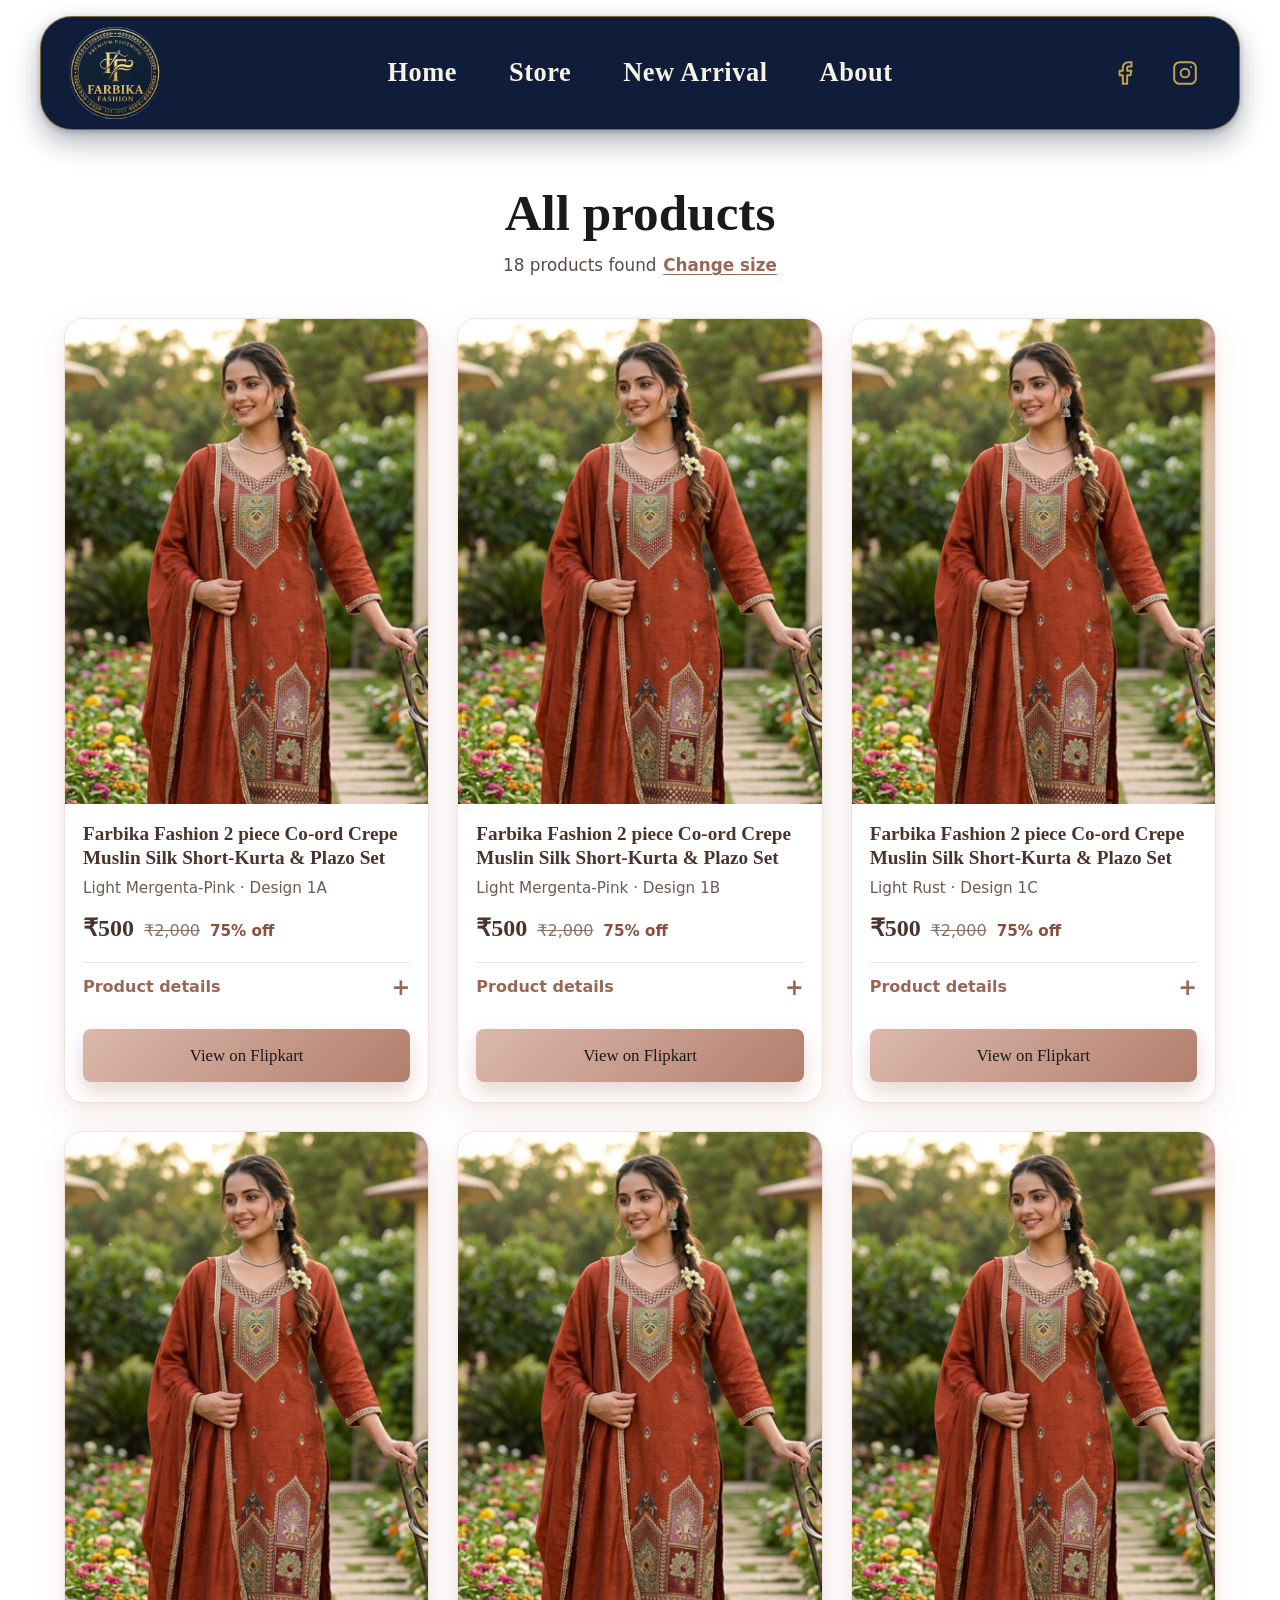
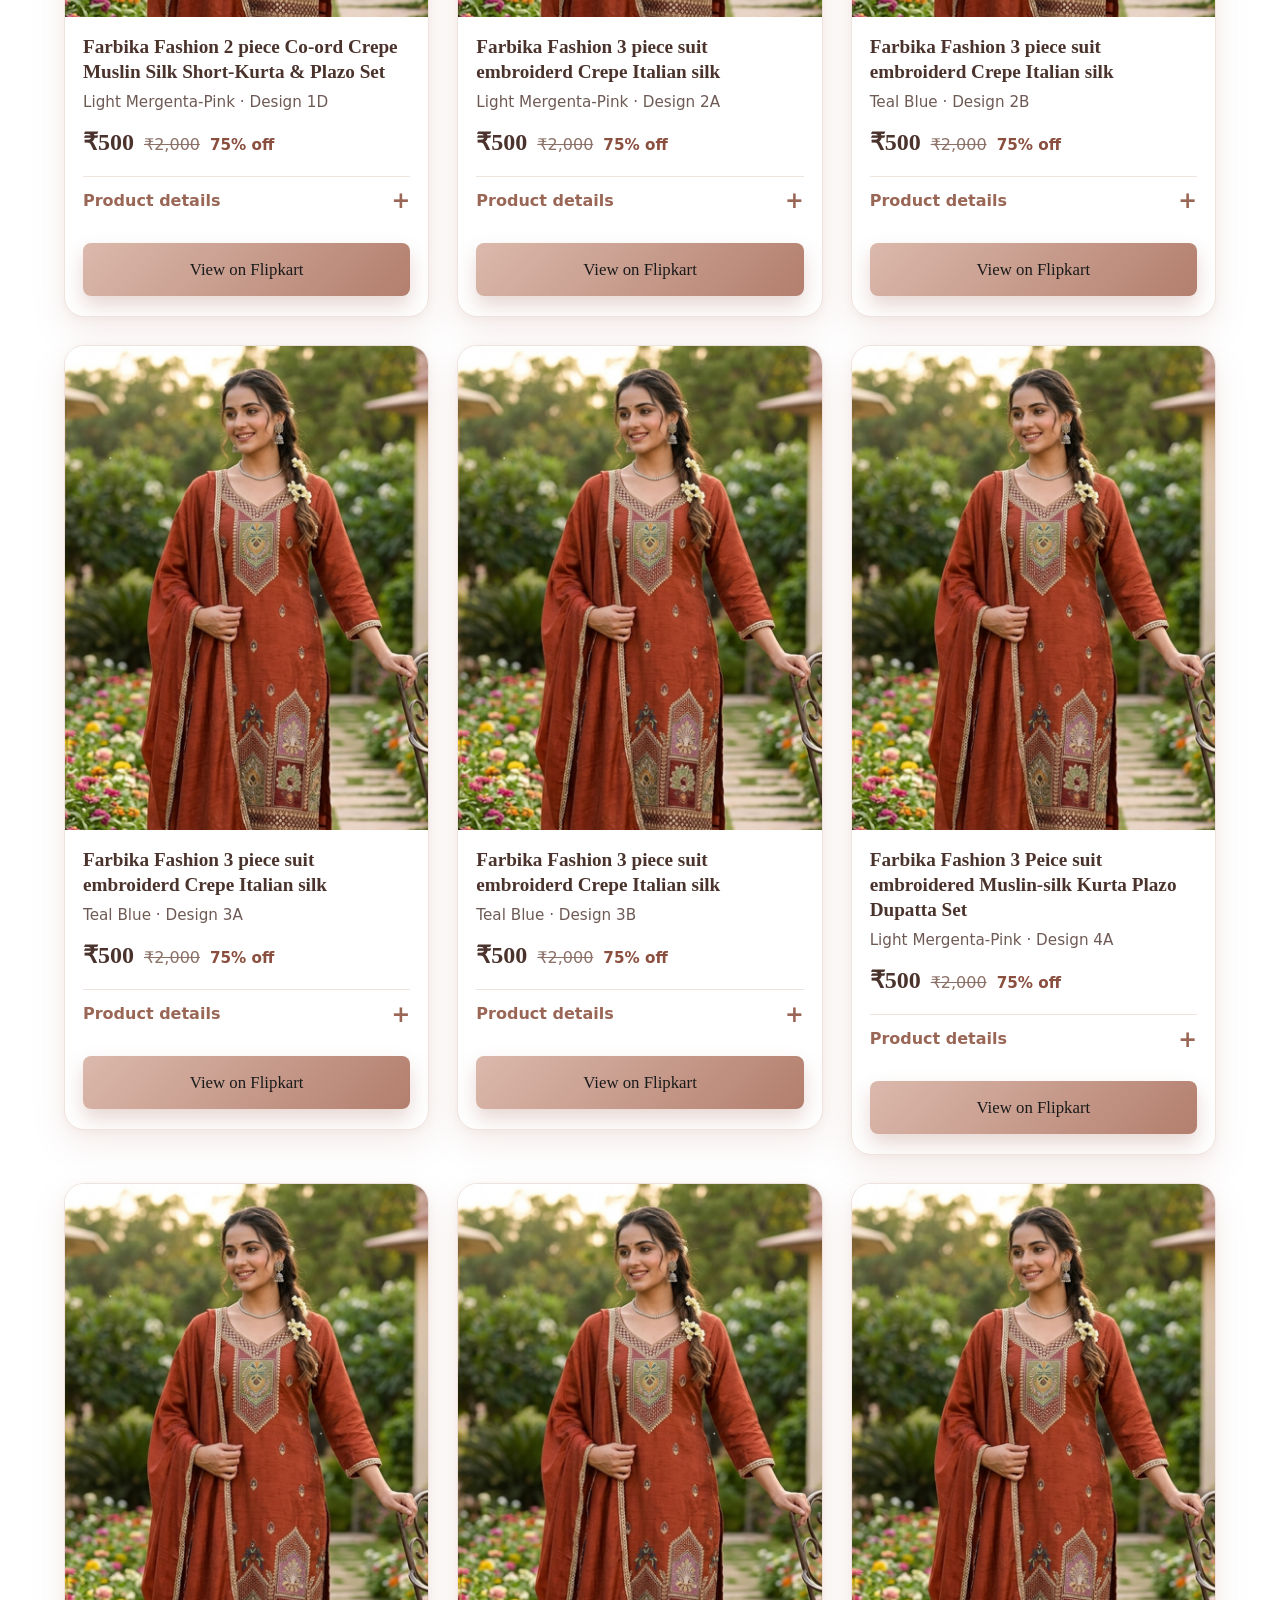
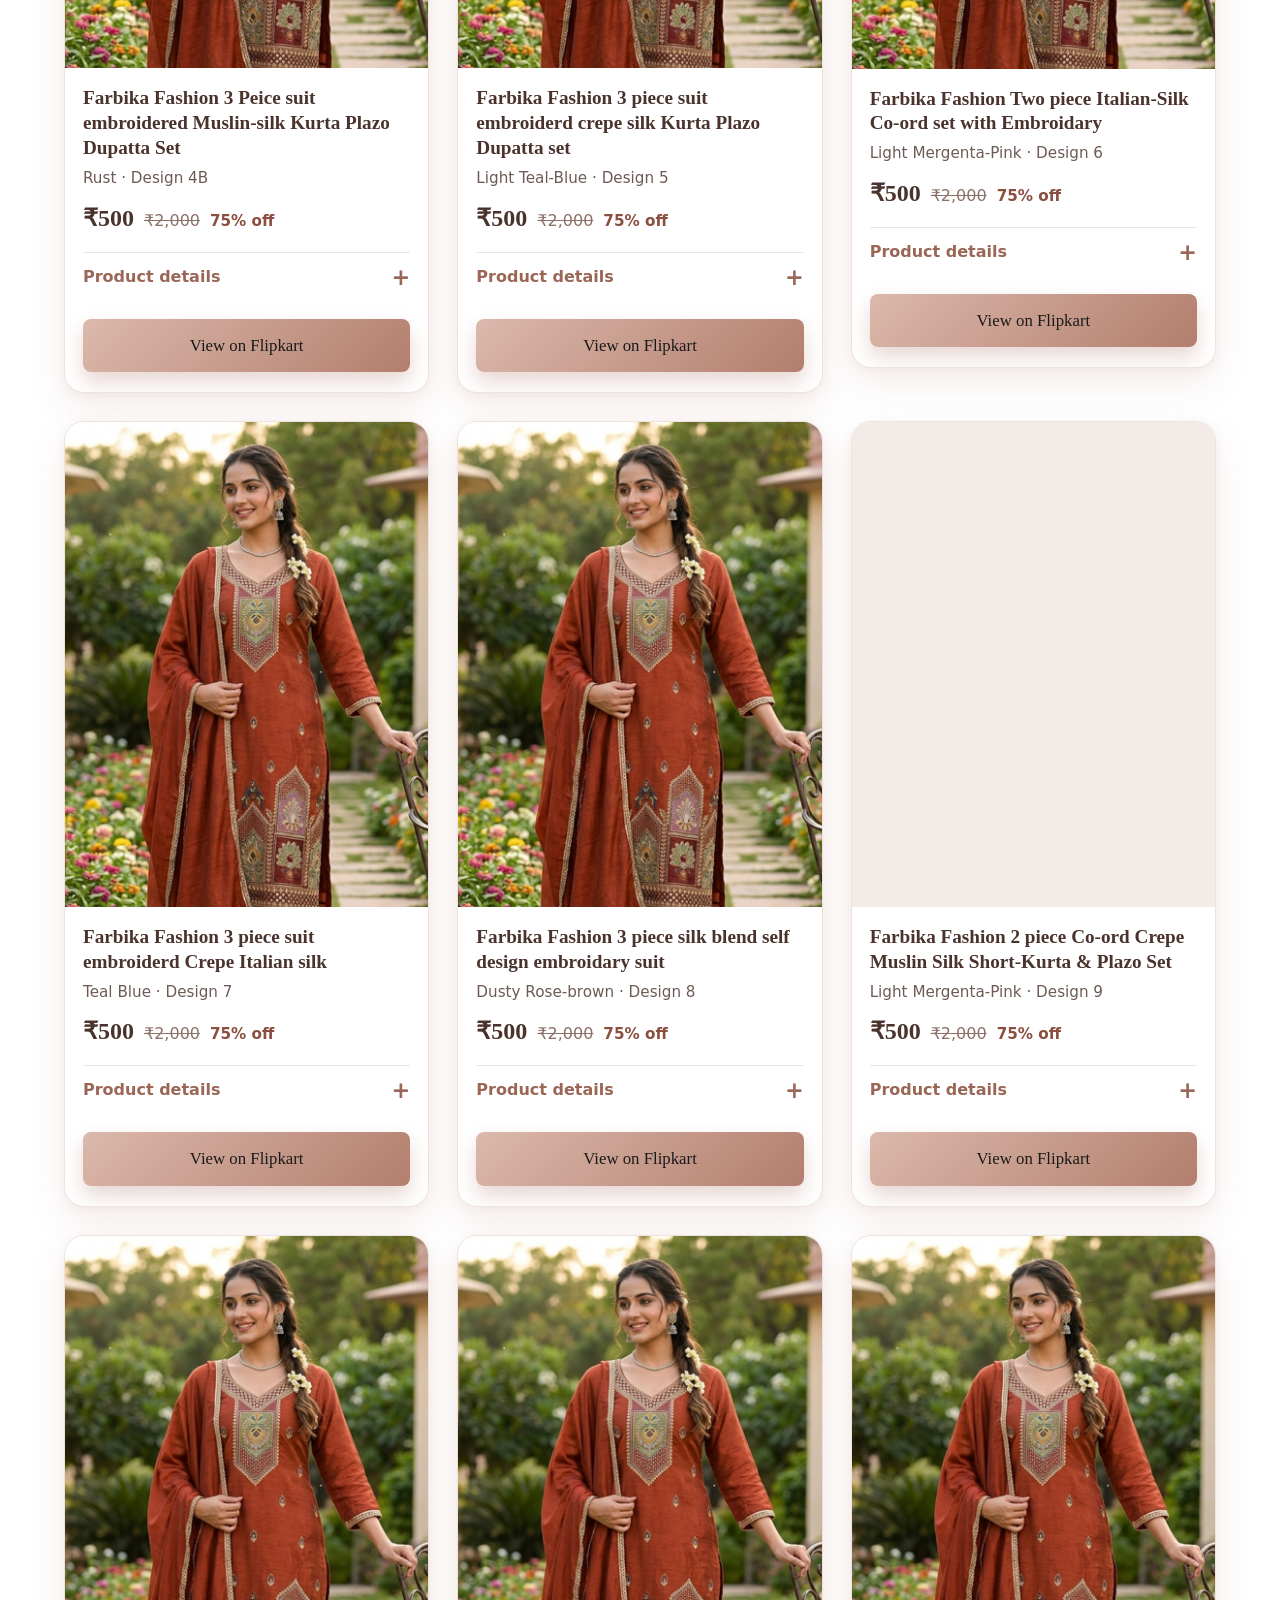
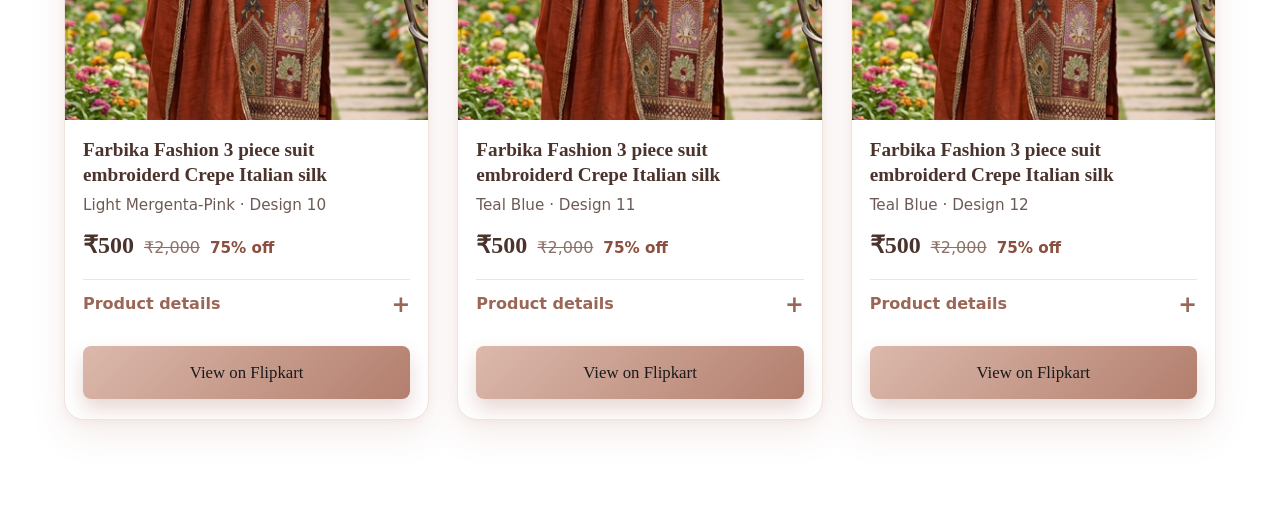
==== results.html @ 6f03bf13 "new" ====
<!DOCTYPE html>
<html lang="en-IN">
<head>
  <meta charset="utf-8">
  <meta name="viewport" content="width=device-width, initial-scale=1, viewport-fit=cover">
  <title>Results | Farbika Fashion</title>
  <meta name="description" content="Browse Farbika Fashion products by size.">
  <meta name="robots" content="noindex, follow">
  <meta name="theme-color" content="#0f1c3a">
  <link rel="icon" href="logo/canva-logo.png" type="image/png">
  <link rel="preload" href="fonts/cormorant-garamond-latin-600-normal.woff2" as="font" type="font/woff2" crossorigin>
  <link rel="stylesheet" href="css/style.css">
  <script>document.documentElement.classList.add("js")</script>
</head>
<body>
  <a class="skip" href="#main">Skip to content</a>

  <!-- ===== HEADER: copy this block into every page ===== -->
  <header class="site-header">
    <div class="scrim" aria-hidden="true"></div>
    <div class="header-bar">
      <button class="menu-btn" type="button" aria-expanded="false" aria-controls="site-nav" aria-label="Open menu">
        <span></span><span></span><span></span>
      </button>

      <a class="logo" href="index.html" aria-label="Farbika Fashion - home">
        <img src="logo/canva-logo.png" width="46" height="46" alt="Farbika Fashion logo" fetchpriority="high">
      </a>

      <nav class="nav" id="site-nav" aria-label="Main menu">
        <ul>
          <li><a href="index.html">Home</a></li>
          <li><a href="store.html">Store</a></li>
          <li><a href="new-arrival.html">New Arrival</a></li>
          <li><a href="about.html">About</a></li>
        </ul>
      </nav>

      <div class="social">
        <a href="https://www.facebook.com/" target="_blank" rel="noopener noreferrer me" aria-label="Farbika Fashion on Facebook">
          <svg viewBox="0 0 24 24" width="22" height="22" aria-hidden="true"><path d="M18 2h-3a5 5 0 0 0-5 5v3H7v4h3v8h4v-8h3l1-4h-4V7a1 1 0 0 1 1-1h3z"/></svg>
        </a>
        <a href="https://www.instagram.com/" target="_blank" rel="noopener noreferrer me" aria-label="Farbika Fashion on Instagram">
          <svg viewBox="0 0 24 24" width="22" height="22" aria-hidden="true"><rect x="2" y="2" width="20" height="20" rx="5"/><circle cx="12" cy="12" r="4"/><path d="M17.5 6.5h.01"/></svg>
        </a>
      </div>
    </div>
  </header>
  <!-- ===== END HEADER ===== -->

  <main id="main" class="results">
    <div class="results-head">
      <h1 class="results-title" id="results-title">Products</h1>
      <p class="results-info" id="results-info" aria-live="polite"></p>
    </div>
    <p class="results-msg" id="results-msg">Loading products...</p>
    <ul class="p-grid" id="results-grid"></ul>
    <noscript><p class="results-msg">Please turn on JavaScript to see the products.</p></noscript>
  </main>

  <script src="js/header.js" defer></script>
  <script src="js/results.js" defer></script>
</body>
</html>
---- css/style.css ----
/* Farbika Fashion - floating header (mobile first) */
@font-face{font-family:"Cormorant Garamond";font-weight:600;font-style:normal;font-display:swap;
  src:url("../fonts/cormorant-garamond-latin-600-normal.woff2") format("woff2")}

@font-face{font-family:"Roboto Slab";font-weight:300;font-style:normal;font-display:swap;
  src:url("../fonts/roboto-slab-latin-300-normal.woff2") format("woff2")}
@font-face{font-family:"Roboto Slab";font-weight:400;font-style:normal;font-display:swap;
  src:url("../fonts/roboto-slab-latin-400-normal.woff2") format("woff2")}
@font-face{font-family:"Roboto Slab";font-weight:800;font-style:normal;font-display:swap;
  src:url("../fonts/roboto-slab-latin-800-normal.woff2") format("woff2")}
@font-face{font-family:"Jost";font-weight:600;font-style:normal;font-display:swap;
  src:url("../fonts/jost-latin-600-normal.woff2") format("woff2")}
@font-face{font-family:"Jost";font-weight:400;font-style:normal;font-display:swap;
  src:url("../fonts/jost-latin-400-normal.woff2") format("woff2")}

:root{
  --navy:#0f1c3a; --navy-deep:#0a1429; --gold:#c9a24d; --gold-soft:#e3c987; --ivory:#f7f2e6;
  --gap:10px; --bar-h:60px;
  --serif:"Cormorant Garamond",Georgia,"Times New Roman",serif;
  --slab:"Roboto Slab",Georgia,"Times New Roman",serif;
  --jost:"Jost",system-ui,-apple-system,"Segoe UI",Roboto,sans-serif;
  --ink:#1a1a1a; --salmon:#e6a98f;
  --sans:system-ui,-apple-system,"Segoe UI",Roboto,sans-serif;
}
*,*::before,*::after{box-sizing:border-box}
html{-webkit-text-size-adjust:100%}
body{margin:0;font-family:var(--sans);color:var(--navy);background:#fff;line-height:1.5}
a{color:inherit}
:focus-visible{outline:2px solid var(--gold);outline-offset:3px}
.skip{position:absolute;left:-999px;top:8px;background:var(--gold);color:var(--navy);padding:10px 14px;z-index:100}
.skip:focus{left:8px}

/* The header floats: it has a gap on every side, rounded corners and a shadow, and stays fixed while the page scrolls under it */
.site-header{position:fixed;z-index:50;left:0;right:0;margin:0 auto;
  top:calc(env(safe-area-inset-top,0px) + var(--gap));
  width:min(1200px,calc(100% - 2 * var(--gap)));
  background:var(--navy);border:1px solid rgba(201,162,77,.6);border-radius:20px;
  box-shadow:0 12px 28px rgba(10,20,41,.32),0 2px 6px rgba(10,20,41,.22)}
.header-bar{display:grid;grid-template-columns:minmax(0,1fr) auto minmax(0,1fr);align-items:center;
  height:var(--bar-h);padding:0 6px 0 4px}
.menu-btn{grid-column:1;grid-row:1}
/* The logo file has a thin white edge around the circle, so the circle below crops it away */
.logo{grid-column:2;grid-row:1;display:block;line-height:0;width:46px;height:46px;border-radius:50%;overflow:hidden;background:var(--navy)}
.logo img{width:100%;height:100%;display:block;transform:translate(-.2%,.6%) scale(1.07)}
.social{grid-column:3;grid-row:1;justify-self:end;display:flex}
.social a{width:44px;height:44px;display:grid;place-items:center;border-radius:50%;color:var(--gold);
  transition:background .2s,color .2s}
.social a:hover{background:var(--gold);color:var(--navy)}
.social svg{width:22px;height:22px;fill:none;stroke:currentColor;stroke-width:1.8;stroke-linecap:round;stroke-linejoin:round}

.menu-btn{justify-self:start;width:48px;height:48px;display:grid;place-content:center;gap:6px;
  background:none;border:0;cursor:pointer;color:var(--gold);-webkit-tap-highlight-color:transparent}
.menu-btn span{display:block;width:24px;height:2px;background:currentColor;transition:transform .25s,opacity .25s}
.menu-btn[aria-expanded="true"] span:nth-child(1){transform:translateY(8px) rotate(45deg)}
.menu-btn[aria-expanded="true"] span:nth-child(2){opacity:0}
.menu-btn[aria-expanded="true"] span:nth-child(3){transform:translateY(-8px) rotate(-45deg)}
.js .menu-btn{position:relative;z-index:70}

/* Menu links */
.nav ul{list-style:none;margin:0;padding:0}
.nav a{display:block;text-decoration:none;font-family:var(--serif);font-weight:600;color:var(--ivory)}
.nav a[aria-current="page"]{color:var(--gold-soft)}

/* Phone: the menu slides in from the left */
.js .nav{position:fixed;top:0;left:0;bottom:0;width:min(82vw,320px);background:var(--navy-deep);
  border-right:2px solid var(--gold);border-radius:0 22px 22px 0;
  padding:calc(env(safe-area-inset-top,0px) + var(--gap) + var(--bar-h) + 16px) 24px 24px;
  transform:translateX(-100%);visibility:hidden;transition:transform .28s ease,visibility 0s .28s;z-index:60}
.js .nav.is-open{transform:none;visibility:visible;transition:transform .28s ease}
.js .nav a{font-size:1.75rem;padding:14px 0;border-bottom:1px solid rgba(201,162,77,.3)}
.js .nav a[aria-current="page"]{padding-left:12px;border-left:3px solid var(--gold)}
/* The dark layer sits inside the header, so the menu stays above it */
.scrim{position:fixed;inset:0;background:rgba(5,10,24,.6);z-index:55;opacity:0;visibility:hidden;
  transition:opacity .28s,visibility 0s .28s}
.scrim.is-open{opacity:1;visibility:visible;transition:opacity .28s}
body.menu-open{overflow:hidden}

/* No JavaScript: simple row of links */
html:not(.js) .menu-btn{display:none}
html:not(.js) .header-bar{height:auto;padding:8px}
html:not(.js) .logo{grid-column:1}
html:not(.js) .nav{grid-column:1 / -1;grid-row:2}
html:not(.js) .nav ul{display:flex;flex-wrap:wrap;justify-content:center;gap:4px 20px}
html:not(.js) .nav a{font-size:1.2rem;padding:8px 4px}
html:not(.js) .hero{padding-top:190px}

/* Tablet and desktop: logo left, links centre, social icons right */
@media (min-width:768px){
  :root{--gap:16px;--bar-h:92px}
  .site-header{border-radius:26px}
  .header-bar{padding:0 20px}
  .logo{grid-column:1;justify-self:start;width:72px;height:72px}
  .nav{grid-column:2;grid-row:1}
  .menu-btn,.scrim{display:none}
  .js .nav,html:not(.js) .nav{position:static;transform:none;visibility:visible;width:auto;background:none;
    border:0;border-radius:0;padding:0;grid-column:2;grid-row:1}
  .nav ul,html:not(.js) .nav ul{display:flex;gap:40px}
  .js .nav a,html:not(.js) .nav a{font-size:1.4rem;letter-spacing:.02em;padding:10px 0;border:0;position:relative;
    transition:color .2s}
  .js .nav a[aria-current="page"]{padding-left:0;border-left:0}
  .nav a:hover{color:var(--gold-soft)}
  .nav a::after{content:"";position:absolute;left:0;right:0;bottom:4px;height:2px;background:var(--gold);
    transform:scaleX(0);transform-origin:left;transition:transform .25s}
  .nav a:hover::after,.nav a[aria-current="page"]::after{transform:scaleX(1)}
  .social{gap:6px}
  html:not(.js) .header-bar{height:var(--bar-h);padding:0 20px}
  html:not(.js) .hero{padding-top:calc(var(--gap) + var(--bar-h) + 56px)}
}
/* Laptop and desktop: bigger logo, so the header and menu grow with it */
@media (min-width:1024px){
  :root{--bar-h:112px}
  .site-header{border-radius:32px}
  .header-bar{padding:0 28px}
  .logo{width:92px;height:92px}
  .nav ul,html:not(.js) .nav ul{gap:52px}
  .js .nav a,html:not(.js) .nav a{font-size:1.65rem;padding:12px 0}
  .nav a::after{bottom:6px;height:3px}
  .social{gap:8px}
  .social a{width:52px;height:52px}
  .social svg{width:26px;height:26px}
}
@media (prefers-reduced-motion:reduce){*{transition-duration:0s!important}}

/* Home page: opening text */
.hero{max-width:1100px;margin:0 auto;text-align:center;color:var(--ink);
  padding:calc(env(safe-area-inset-top,0px) + var(--gap) + var(--bar-h) + clamp(40px,9vw,96px)) 20px clamp(32px,5vw,56px)}
.hero h1{margin:0}
.hero-kicker{display:block;font-family:var(--slab);font-weight:300;font-size:clamp(1.15rem,4.8vw,1.75rem);
  line-height:1.3;margin-bottom:.35em}
.hero-title{display:block;font-family:var(--slab);font-weight:800;font-size:clamp(2.6rem,12vw,5rem);
  line-height:1.08;letter-spacing:-.01em;text-wrap:balance}
.hero-text{font-family:var(--jost);font-size:clamp(1rem,3.9vw,1.05rem);line-height:1.65;color:#2b2b2b;
  margin:clamp(18px,4vw,26px) auto 0;text-wrap:balance}

/* Home page: picture under the opening text */
.showcase{max-width:960px;margin:0 auto;padding:0 12px clamp(24px,4vw,48px);overflow-x:clip}
/* The photos sit a little left inside happy.png, so the picture is nudged right to put the photos in the exact centre */
.showcase img{display:block;width:100%;height:auto;transform:translateX(3.87%)}

/* Home page: offer card */
.offer{width:min(1200px,calc(100% - 24px));margin:0 auto clamp(48px,8vw,96px);text-align:center;color:#161210;
  background:var(--salmon);border-radius:18px;padding:clamp(36px,7vw,64px) 20px clamp(40px,7vw,68px)}
.offer-title{margin:0;font-family:var(--slab);font-weight:800;font-size:clamp(2.4rem,10.5vw,4.4rem);line-height:1.1}
.offer-off{font-size:.9em;color:#3c3c3c}
.offer-text{margin:.45em 0 0;font-family:var(--slab);font-weight:400;font-size:clamp(1.15rem,4.8vw,1.7rem);line-height:1.35}
.btn{display:inline-block;margin-top:clamp(24px,5vw,38px);padding:14px 30px;min-height:48px;border-radius:8px;
  background:var(--navy);color:var(--ivory);font-family:var(--slab);font-weight:400;font-size:1.05rem;line-height:1.3;
  text-decoration:none;transition:background .2s,transform .2s}
.btn:hover{background:var(--navy-deep);transform:translateY(-2px)}
.btn:focus-visible{outline-color:var(--navy);outline-offset:4px}

/* Home page: size picker */
.sizes{padding:0 12px clamp(56px,9vw,110px);text-align:center;scroll-margin-top:calc(var(--gap) + var(--bar-h) + 16px)}
.sizes-heading{margin:0 auto clamp(28px,6vw,56px);max-width:16em;font-family:var(--slab);font-weight:800;color:var(--ink);
  font-size:clamp(1.9rem,7.4vw,3.2rem);line-height:1.15;text-wrap:balance}
.size-card{width:min(440px,100%);margin:0 auto;padding:clamp(22px,6vw,30px) clamp(16px,5vw,26px) clamp(24px,6vw,32px);
  border-radius:28px;background:linear-gradient(145deg,#fffffe 0%,#fbf2ee 100%);
  box-shadow:0 26px 60px rgba(176,122,108,.22),0 4px 14px rgba(176,122,108,.12)}
.size-title{margin:0;font-family:var(--slab);font-weight:800;font-size:clamp(1.65rem,7vw,2.15rem);line-height:1.2;color:#4a332c}
.size-hint{margin:6px 0 20px;font-family:var(--jost);font-size:1rem;color:#8c7168}
.size-options{display:flex;justify-content:center;gap:clamp(8px,2.6vw,12px);margin-bottom:24px}
.size-opt{position:relative;flex:1 1 0;max-width:72px;aspect-ratio:1;cursor:pointer;-webkit-tap-highlight-color:transparent}
.size-opt input{position:absolute;inset:0;width:100%;height:100%;margin:0;opacity:0;cursor:pointer}
.size-opt span{display:grid;place-items:center;width:100%;height:100%;border-radius:18px;background:#fff;
  border:2px solid #ecd9d0;font-family:var(--jost);font-weight:600;font-size:clamp(1rem,4.4vw,1.2rem);color:#9a6656;
  letter-spacing:.01em;transition:transform .2s,box-shadow .2s,background .2s,color .2s,border-color .2s}
.size-opt:hover span{border-color:#d6b2a5}
.size-opt input:checked + span{background:linear-gradient(145deg,#d6b2a5,#b78574);border-color:#b78574;color:#fff;
  transform:scale(1.08);box-shadow:0 10px 22px rgba(176,122,108,.4)}
.size-opt input:focus-visible + span{outline:3px solid #4a332c;outline-offset:3px}
.size-continue{display:block;width:100%;min-height:52px;padding:14px 20px;border:0;border-radius:8px;cursor:pointer;
  background:linear-gradient(135deg,#dbb9ac,#b37e6d);color:#1a1a1a;font-family:var(--slab);font-weight:400;font-size:1.1rem;
  box-shadow:0 12px 24px rgba(176,122,108,.35);transition:transform .2s,box-shadow .2s;-webkit-tap-highlight-color:transparent}
.size-continue:hover{transform:translateY(-2px);box-shadow:0 16px 28px rgba(176,122,108,.42)}
.size-continue:active{transform:none}
.size-continue:focus-visible{outline:3px solid #4a332c;outline-offset:3px}

/* Results page */
.results{max-width:1200px;margin:0 auto;color:var(--ink);
  padding:calc(env(safe-area-inset-top,0px) + var(--gap) + var(--bar-h) + clamp(28px,6vw,56px)) 12px clamp(56px,9vw,110px)}
.results-head{text-align:center;margin-bottom:clamp(22px,5vw,40px)}
.results-title{margin:0;font-family:var(--slab);font-weight:800;font-size:clamp(1.9rem,8vw,3.2rem);line-height:1.15}
.results-info{margin:10px 0 0;font-family:var(--jost);font-size:1.05rem;color:#5a4a45}
.results-info a{color:#9a6656;font-weight:600;text-underline-offset:3px;margin-left:.4em}
.results-msg{max-width:30em;margin:30px auto;text-align:center;font-family:var(--jost);font-size:1.1rem;line-height:1.6}

/* Grid: 1 column on phones, 2 on tablets, 3 on laptops (never more than 3) */
.p-grid{list-style:none;margin:0 auto;padding:0;display:grid;align-items:start;grid-template-columns:minmax(0,1fr);gap:22px;max-width:480px}
@media (min-width:640px){.p-grid{grid-template-columns:repeat(2,minmax(0,1fr));max-width:none}}
@media (min-width:768px){.results{padding-left:24px;padding-right:24px}.p-grid{gap:28px}}
@media (min-width:960px){.p-grid{grid-template-columns:repeat(3,minmax(0,1fr))}}

/* Product card */
.p-card{display:flex;flex-direction:column;background:#fff;border:1px solid #efe3de;border-radius:20px;overflow:hidden;
  box-shadow:0 14px 34px rgba(176,122,108,.14),0 2px 8px rgba(176,122,108,.08)}
.p-photo{aspect-ratio:3/4;background:#f3ebe7;display:grid}
.p-img{display:block;width:100%;height:100%;object-fit:cover}
.p-noimg{display:grid;place-items:center;color:#b78574;font-family:var(--slab);font-size:1rem}
.p-body{display:flex;flex-direction:column;flex:1;padding:18px 18px 20px}
.p-name{margin:0;font-family:var(--slab);font-weight:800;font-size:1.2rem;line-height:1.3;color:#4a332c}
.p-meta{margin:6px 0 0;font-family:var(--jost);font-size:.95rem;color:#6e5a54}
.p-price{display:flex;flex-wrap:wrap;align-items:baseline;gap:2px 10px;margin:10px 0 0}
.p-now{font-family:var(--slab);font-weight:800;font-size:1.5rem;color:#4a332c}
.p-old{font-family:var(--jost);font-size:1rem;color:#8c7168}
.p-off{font-family:var(--jost);font-weight:600;font-size:.95rem;color:#8a4f3f}
.p-desc{margin:12px 0 0;font-family:var(--jost);font-size:1rem;line-height:1.55;color:#3b2f2b}
.p-label{margin:16px 0 8px;font-family:var(--jost);font-size:.9rem;color:#8c7168}
.p-sizes{list-style:none;margin:0;padding:0;display:flex;flex-wrap:wrap;gap:8px}
.p-size{min-width:46px;padding:8px 12px;text-align:center;border-radius:12px;background:#fff;border:2px solid #ecd9d0;
  font-family:var(--jost);font-weight:600;font-size:.95rem;color:#9a6656}
.p-size.is-picked{background:linear-gradient(145deg,#d6b2a5,#b78574);border-color:#b78574;color:#fff}

/* All attributes (columns D to V) */
.p-details{margin-top:16px;border-top:1px solid #efe3de}
.p-details summary{display:flex;align-items:center;justify-content:space-between;min-height:48px;cursor:pointer;
  font-family:var(--jost);font-weight:600;font-size:1rem;color:#9a6656;list-style:none;-webkit-tap-highlight-color:transparent}
.p-details summary::-webkit-details-marker{display:none}
.p-details summary::after{content:"+";font-size:1.4rem;line-height:1}
.p-details[open] summary::after{content:"\2212"}
.p-dl{display:grid;grid-template-columns:minmax(0,42%) minmax(0,1fr);gap:8px 14px;margin:2px 0 6px;font-family:var(--jost);font-size:.95rem}
.p-dl dt{color:#8c7168}
.p-dl dd{margin:0;color:#2b2b2b;overflow-wrap:anywhere}
.p-buy{display:block;margin-top:auto;padding:14px 20px;min-height:52px;border-radius:8px;text-align:center;text-decoration:none;
  background:linear-gradient(135deg,#dbb9ac,#b37e6d);color:#1a1a1a;font-family:var(--slab);font-size:1.05rem;
  box-shadow:0 10px 20px rgba(176,122,108,.3);transition:transform .2s,box-shadow .2s}
.p-details + .p-buy,.p-sizes + .p-buy{margin-top:18px}
.p-buy:hover{transform:translateY(-2px);box-shadow:0 14px 26px rgba(176,122,108,.4)}
.p-buy:focus-visible,.p-details summary:focus-visible{outline:3px solid #4a332c;outline-offset:3px}
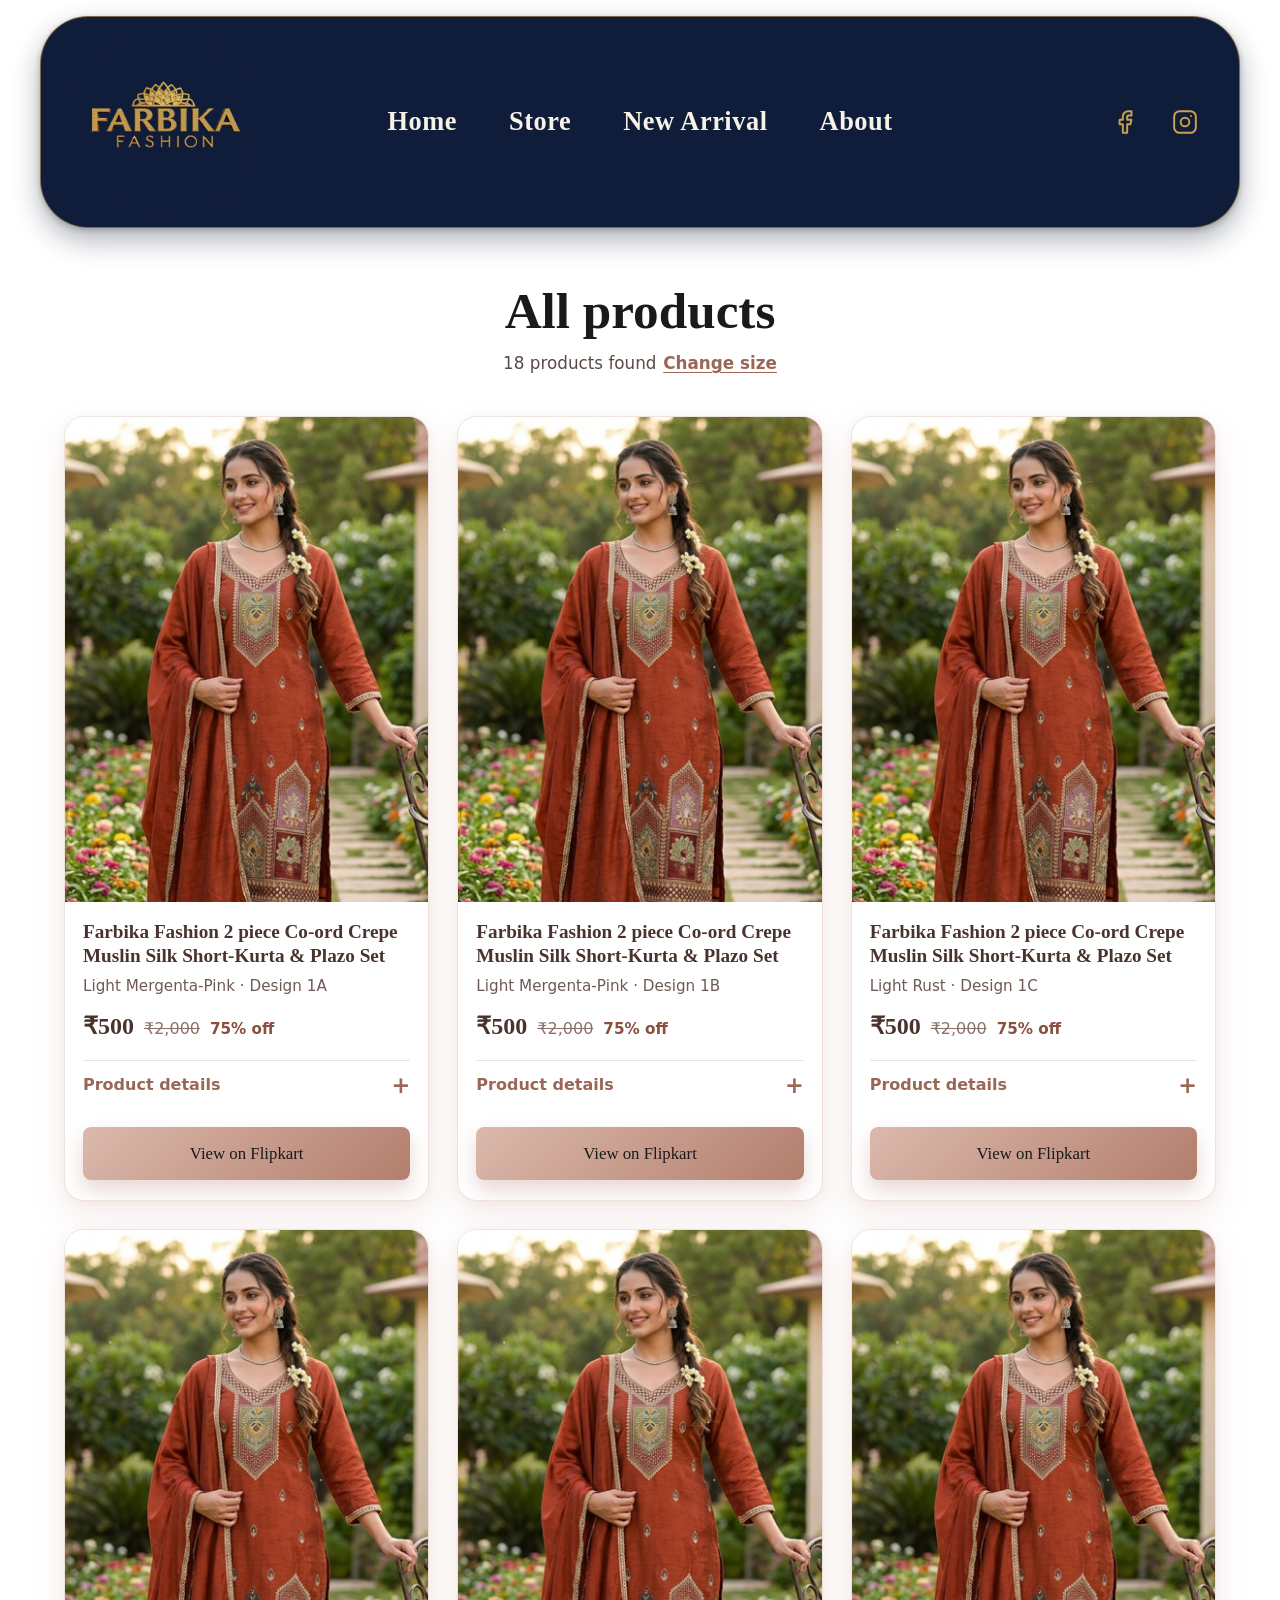
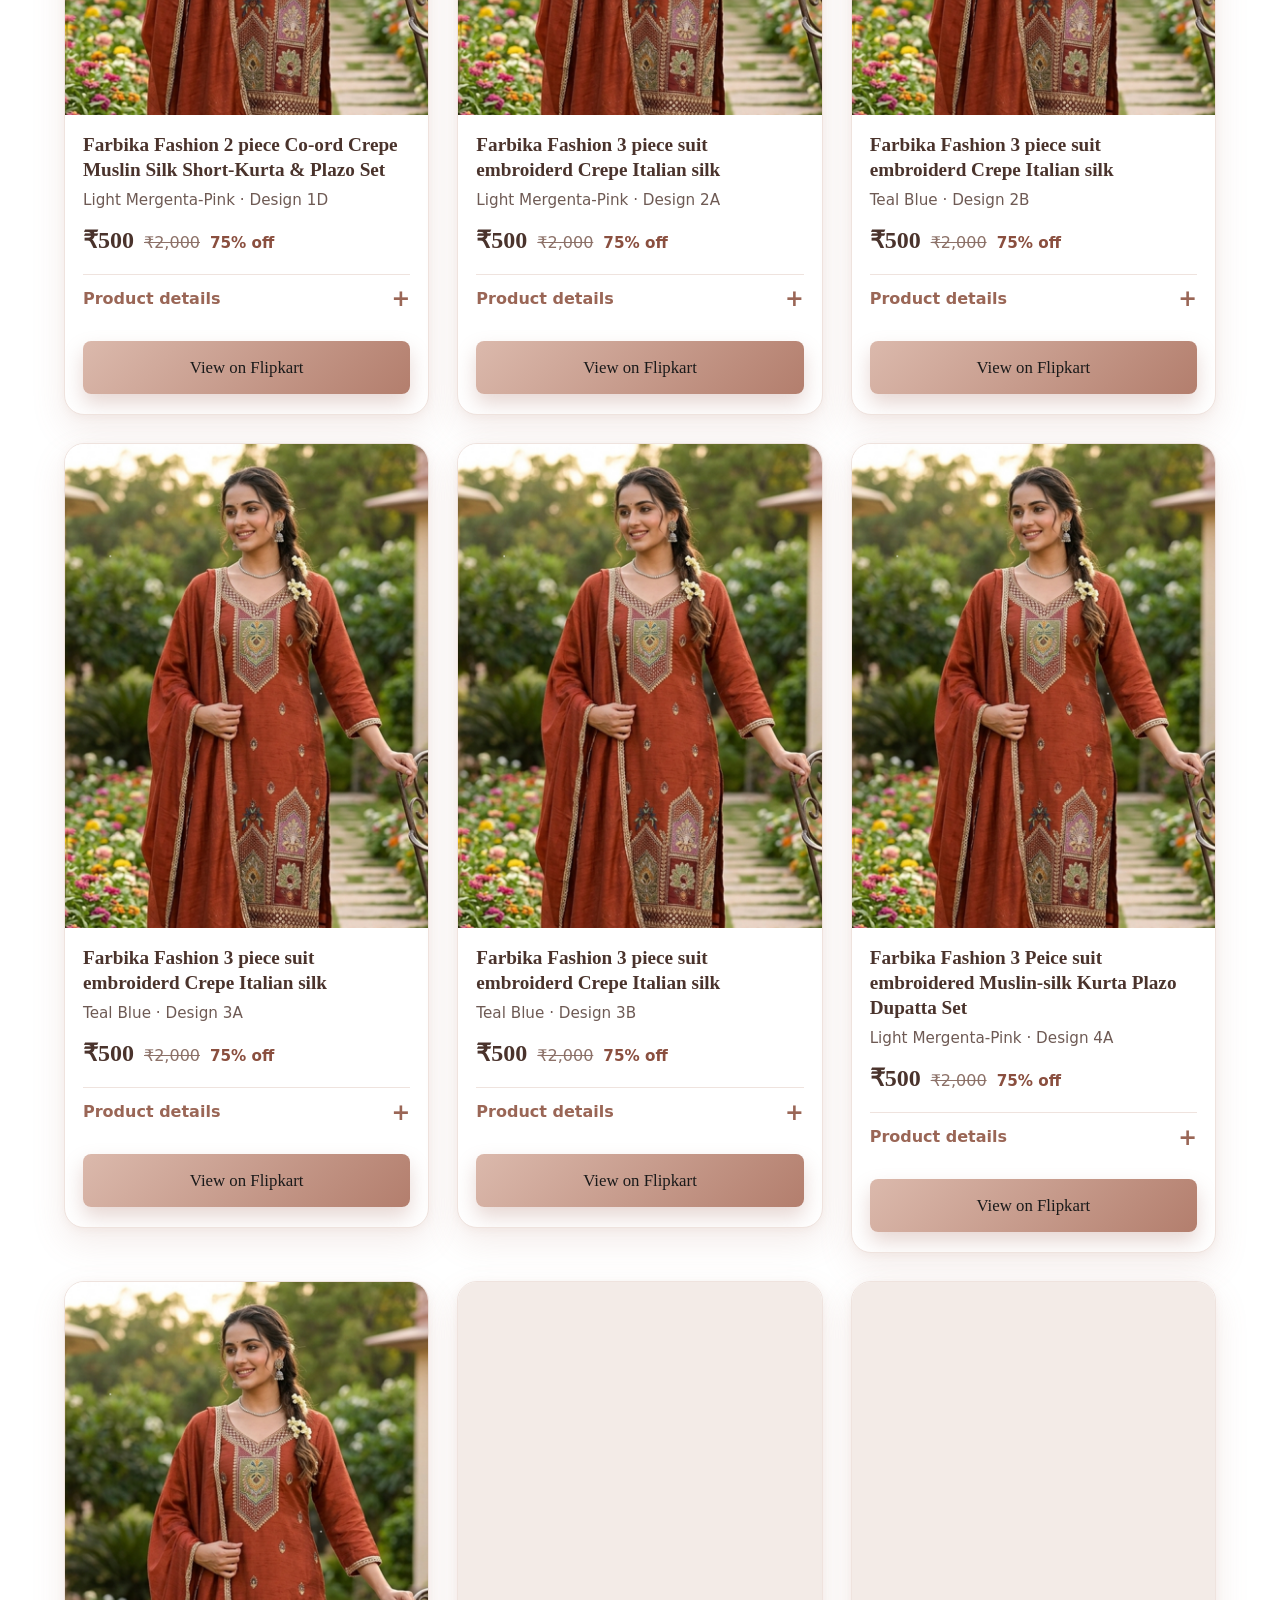
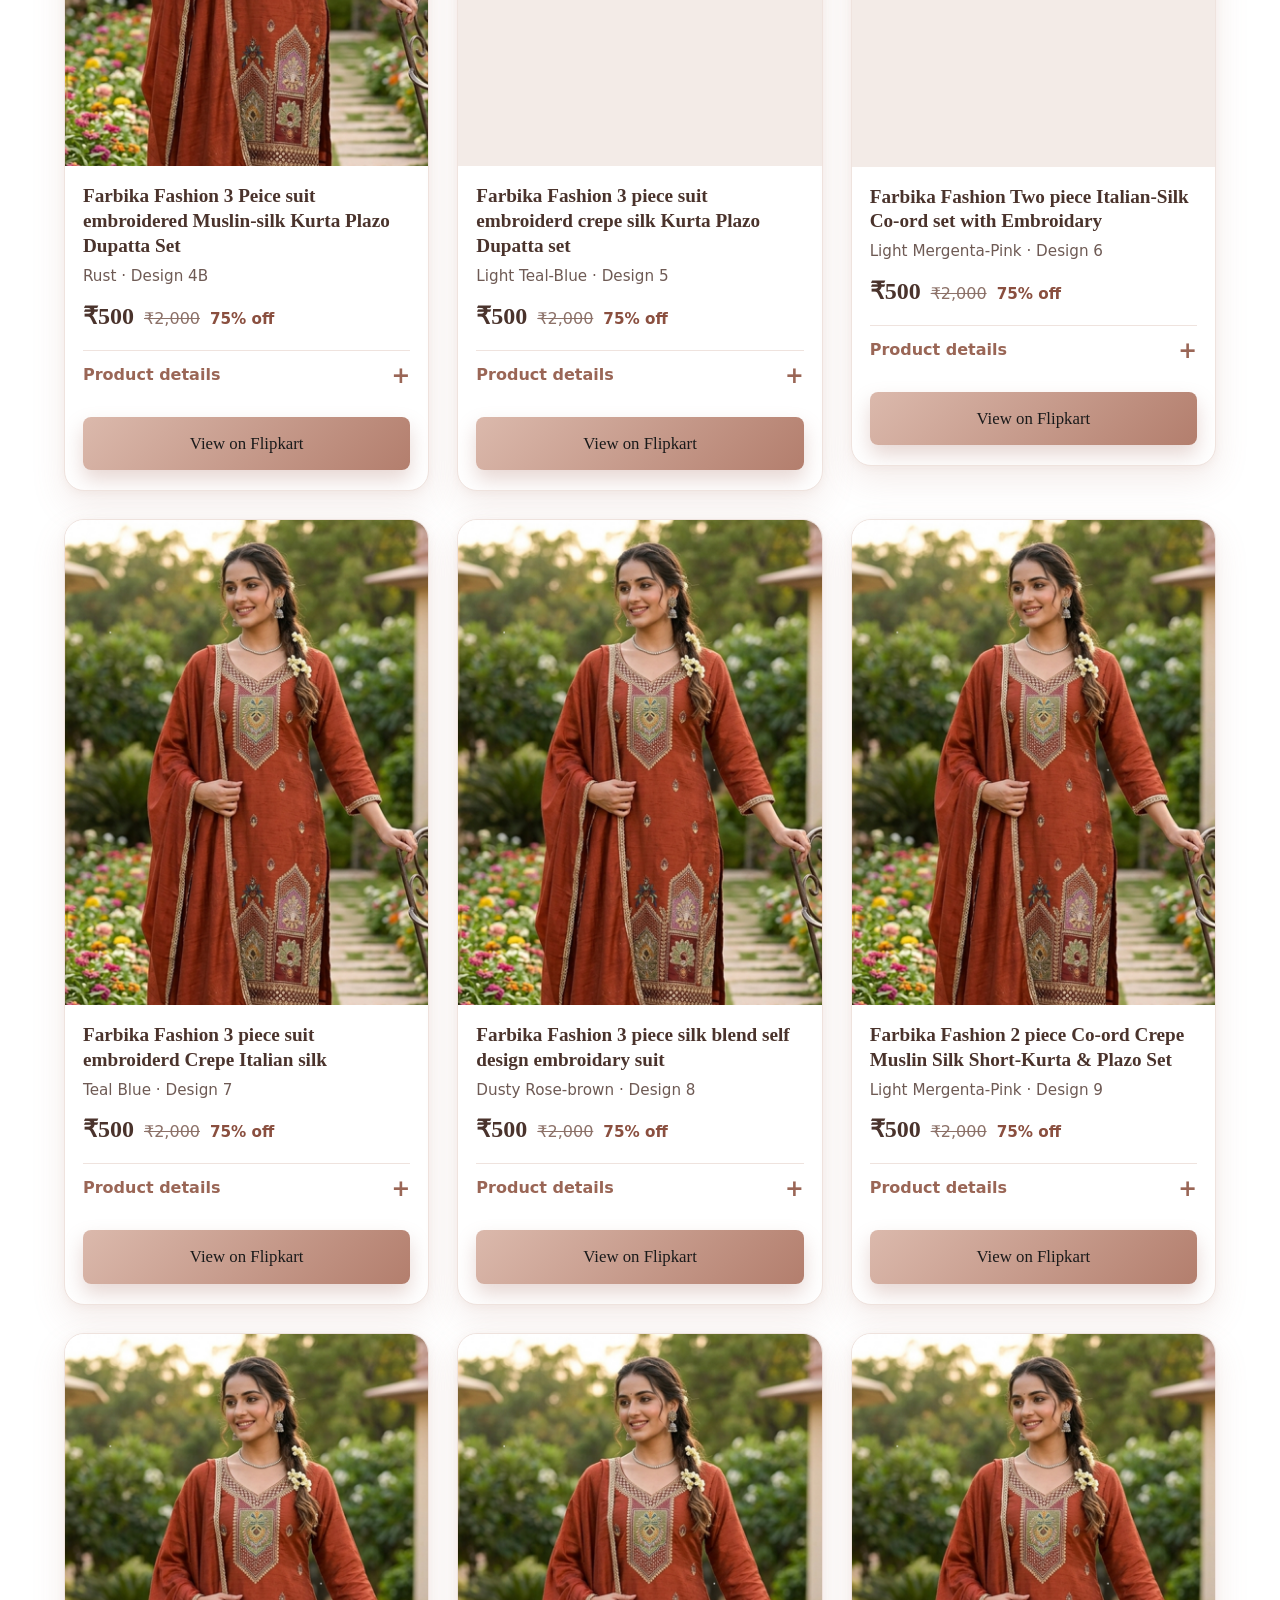
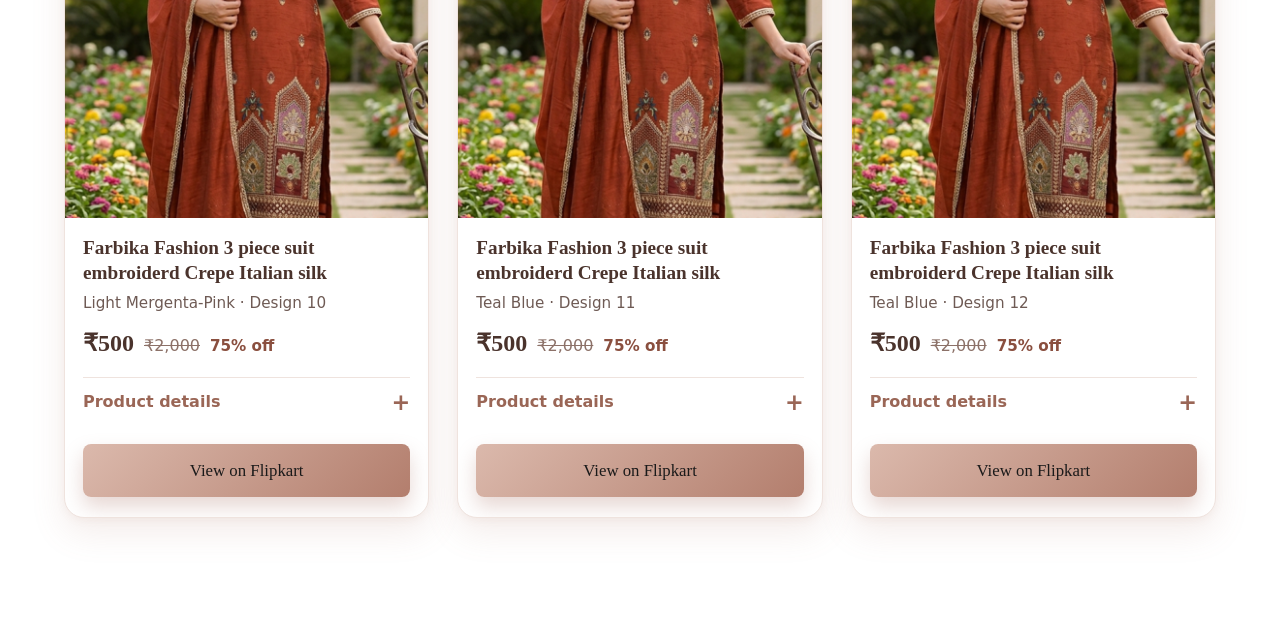
==== commit fc8efa57: "mo" ====
--- a/results.html
+++ b/results.html
@@ -24,7 +24,7 @@
       </button>
 
       <a class="logo" href="index.html" aria-label="Farbika Fashion - home">
-        <img src="logo/canva-logo.png" width="46" height="46" alt="Farbika Fashion logo" fetchpriority="high">
+        <img src="logo/canva-logo.png" width="83" height="83" alt="Farbika Fashion logo" fetchpriority="high">
       </a>
 
       <nav class="nav" id="site-nav" aria-label="Main menu">
--- a/css/style.css
+++ b/css/style.css
@@ -15,7 +15,7 @@
 
 :root{
   --navy:#0f1c3a; --navy-deep:#0a1429; --gold:#c9a24d; --gold-soft:#e3c987; --ivory:#f7f2e6;
-  --gap:10px; --bar-h:60px;
+  --gap:10px; --bar-h:100px;
   --serif:"Cormorant Garamond",Georgia,"Times New Roman",serif;
   --slab:"Roboto Slab",Georgia,"Times New Roman",serif;
   --jost:"Jost",system-ui,-apple-system,"Segoe UI",Roboto,sans-serif;
@@ -34,13 +34,13 @@
 .site-header{position:fixed;z-index:50;left:0;right:0;margin:0 auto;
   top:calc(env(safe-area-inset-top,0px) + var(--gap));
   width:min(1200px,calc(100% - 2 * var(--gap)));
-  background:var(--navy);border:1px solid rgba(201,162,77,.6);border-radius:20px;
+  background:var(--navy);border:1px solid rgba(201,162,77,.6);border-radius:30px;
   box-shadow:0 12px 28px rgba(10,20,41,.32),0 2px 6px rgba(10,20,41,.22)}
 .header-bar{display:grid;grid-template-columns:minmax(0,1fr) auto minmax(0,1fr);align-items:center;
   height:var(--bar-h);padding:0 6px 0 4px}
 .menu-btn{grid-column:1;grid-row:1}
 /* The logo file has a thin white edge around the circle, so the circle below crops it away */
-.logo{grid-column:2;grid-row:1;display:block;line-height:0;width:46px;height:46px;border-radius:50%;overflow:hidden;background:var(--navy)}
+.logo{grid-column:2;grid-row:1;display:block;line-height:0;width:83px;height:83px;border-radius:50%;overflow:hidden;background:var(--navy)}
 .logo img{width:100%;height:100%;display:block;transform:translate(-.2%,.6%) scale(1.07)}
 .social{grid-column:3;grid-row:1;justify-self:end;display:flex}
 .social a{width:44px;height:44px;display:grid;place-items:center;border-radius:50%;color:var(--gold);
@@ -108,10 +108,10 @@
 }
 /* Laptop and desktop: bigger logo, so the header and menu grow with it */
 @media (min-width:1024px){
-  :root{--bar-h:112px}
-  .site-header{border-radius:32px}
+  :root{--bar-h:210px}
+  .site-header{border-radius:48px}
   .header-bar{padding:0 28px}
-  .logo{width:92px;height:92px}
+  .logo{width:189px;height:189px}
   .nav ul,html:not(.js) .nav ul{gap:52px}
   .js .nav a,html:not(.js) .nav a{font-size:1.65rem;padding:12px 0}
   .nav a::after{bottom:6px;height:3px}
